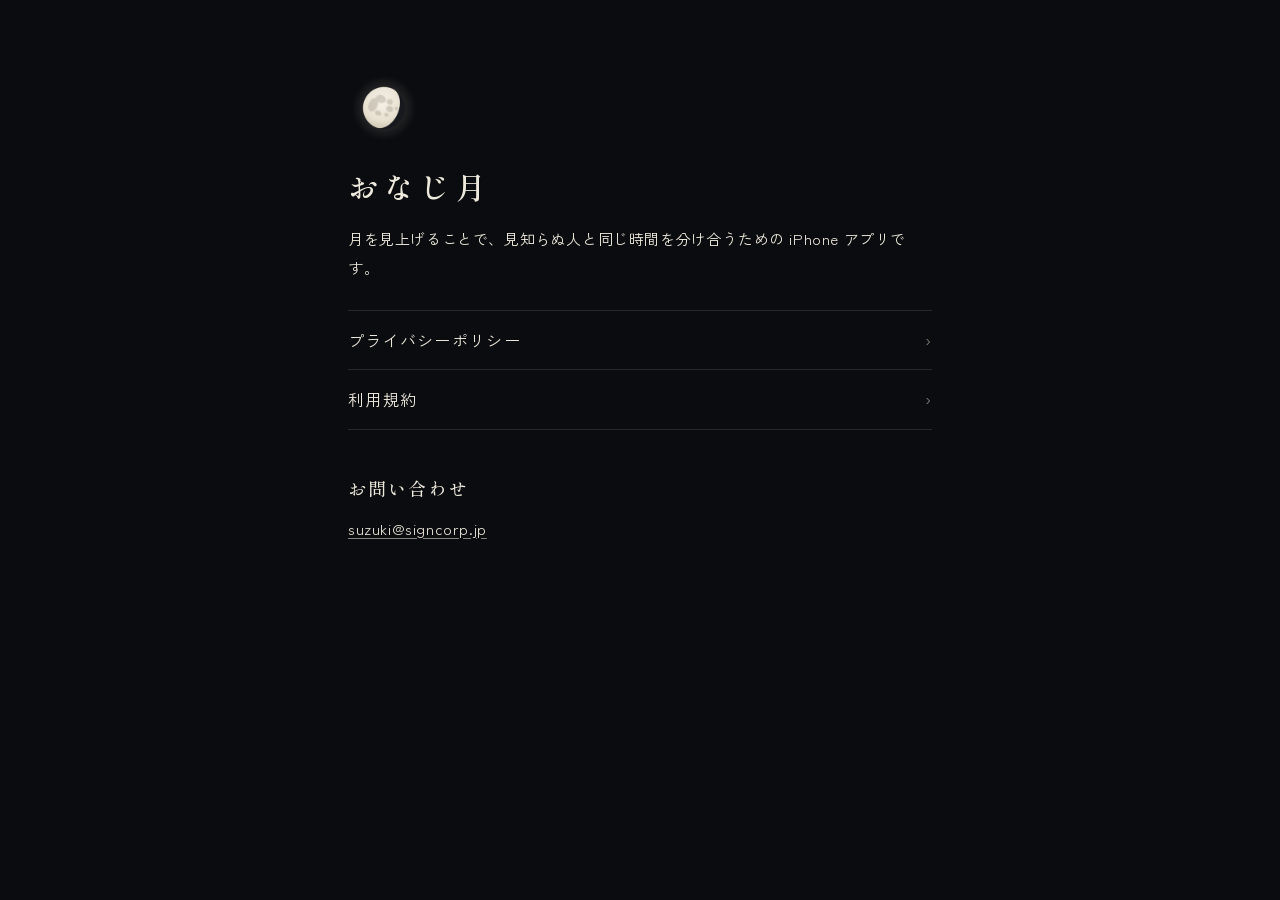
==== index.html @ 066ab86a "おなじ月のプライバシーポリシーと利用規約 - onaji-tsuki の docs/legal/build_site.py で下書きから作ったページ  Co-Authored-By: Claude O" ====
<!doctype html>
<html lang="ja">
<head>
<meta charset="utf-8">
<meta name="viewport" content="width=device-width, initial-scale=1, viewport-fit=cover">
<meta name="color-scheme" content="dark">
<meta name="theme-color" content="#0B0C0F">
<title>おなじ月</title>
<link rel="icon" type="image/png" href="favicon.png">
<link rel="apple-touch-icon" href="icon.png">
<link rel="stylesheet" href="style.css">
</head>
<body>

<main>

<img class="app-icon" src="icon.png" alt="">
<h1 class="app-name">おなじ月</h1>
<p>月を見上げることで、見知らぬ人と同じ時間を分け合うための iPhone アプリです。</p>
<ul class="links">
<li><a href="privacy.html">プライバシーポリシー</a></li>
<li><a href="terms.html">利用規約</a></li>
</ul>
<h2>お問い合わせ</h2>
<p><a href="mailto:suzuki@signcorp.jp">suzuki@signcorp.jp</a></p>

</main>

</body>
</html>
---- style.css ----
@font-face { font-family: "Shippori Mincho"; font-weight: 500; font-display: swap; src: url("fonts/ShipporiMincho-Medium.woff2") format("woff2"); }
@font-face { font-family: "Shippori Mincho"; font-weight: 600; font-display: swap; src: url("fonts/ShipporiMincho-SemiBold.woff2") format("woff2"); }
@font-face { font-family: "Zen Kaku Gothic New"; font-weight: 400; font-display: swap; src: url("fonts/ZenKakuGothicNew-Regular.woff2") format("woff2"); }
@font-face { font-family: "Zen Kaku Gothic New"; font-weight: 500; font-display: swap; src: url("fonts/ZenKakuGothicNew-Medium.woff2") format("woff2"); }

:root {
  color-scheme: dark;
  --ground: #0B0C0F;
  --moon: #EEE9DD;
  --secondary: #A39F96;
  --tertiary: #87837C;
  --hairline: rgba(238, 233, 221, 0.12);
  --sheet: #15171C;
}
* { box-sizing: border-box; }
html { -webkit-text-size-adjust: 100%; }
body {
  margin: 0;
  background: var(--ground);
  color: var(--moon);
  font-family: "Zen Kaku Gothic New", "Hiragino Sans", sans-serif;
  font-size: 15px;
  line-height: 1.9;
  letter-spacing: 0.04em;
  font-feature-settings: "palt" 0;
}
main, header, footer { max-width: 640px; margin: 0 auto; padding: 0 28px; }
header { padding-top: 40px; }
header a { display: inline-flex; align-items: center; gap: 12px; color: var(--moon); text-decoration: none; }
header img { width: 36px; height: 36px; border-radius: 8px; }
header span { font-family: "Shippori Mincho", serif; font-weight: 500; font-size: 16px; letter-spacing: 0.16em; }
main { padding-top: 32px; padding-bottom: 24px; }
h1, h2, .app-name { font-family: "Shippori Mincho", serif; font-weight: 600; }
h1 { font-size: 26px; line-height: 1.5; letter-spacing: 0.16em; margin: 0 0 8px; }
h2 { font-size: 18px; font-weight: 500; line-height: 1.6; letter-spacing: 0.12em; margin: 44px 0 12px; padding-top: 28px; border-top: 1px solid var(--hairline); }
p { margin: 0 0 14px; }
.date { color: var(--secondary); font-size: 13px; margin-bottom: 28px; }
ul { margin: 0 0 14px; padding-left: 1.3em; }
li { margin-bottom: 6px; }
strong { font-weight: 500; }
a { color: var(--moon); text-decoration-color: var(--tertiary); text-underline-offset: 3px; word-break: break-all; }
.items { margin: 4px 0 18px; }
.item { padding: 16px 0; border-bottom: 1px solid var(--hairline); }
.item:first-child { border-top: 1px solid var(--hairline); }
.item-title { font-weight: 500; margin: 0 0 6px; }
.item dl { margin: 0; display: grid; grid-template-columns: auto 1fr; column-gap: 16px; row-gap: 4px; }
.item dt { color: var(--secondary); font-size: 13px; padding-top: 1px; white-space: nowrap; }
.item dd { margin: 0; }
.app-icon { display: block; width: 72px; height: 72px; border-radius: 16px; margin: 40px 0 20px; }
.app-name { font-size: 30px; letter-spacing: 0.2em; margin-bottom: 16px; }
.links + h2 { border-top: 0; padding-top: 0; }
.links { list-style: none; padding: 0; margin: 28px 0 0; }
.links li { border-top: 1px solid var(--hairline); margin: 0; }
.links li:last-child { border-bottom: 1px solid var(--hairline); }
.links a { display: block; padding: 14px 0; text-decoration: none; font-size: 16px; letter-spacing: 0.08em; }
.links a::after { content: "›"; float: right; color: var(--tertiary); }
footer { padding-top: 32px; padding-bottom: 56px; color: var(--tertiary); font-size: 12px; letter-spacing: 0.1em; }
footer a { color: var(--secondary); text-decoration: none; margin-right: 18px; }
@media (max-width: 380px) {
  main, header, footer { padding-left: 22px; padding-right: 22px; }
  .item dl { grid-template-columns: 1fr; }
  .item dt { padding-top: 6px; }
}
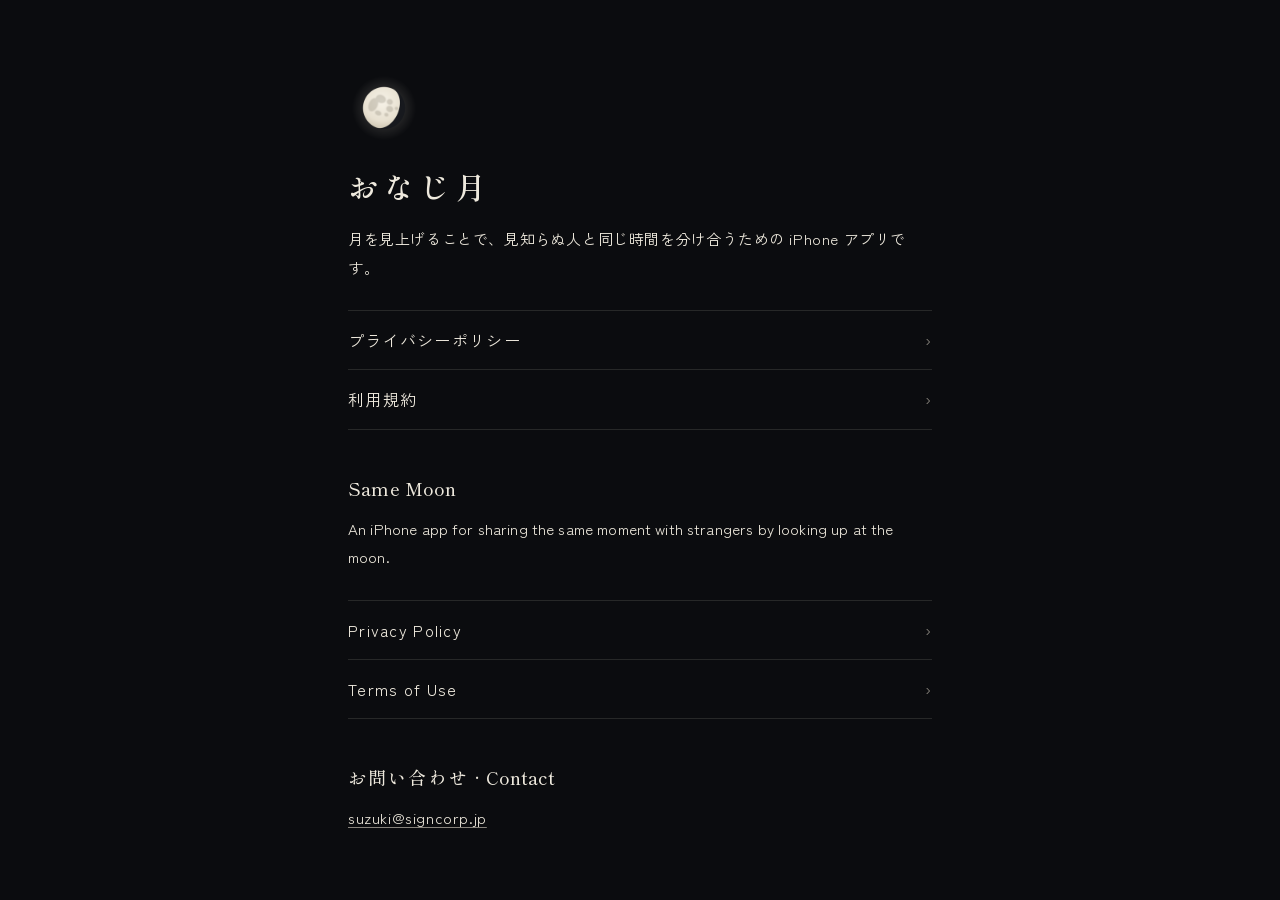
==== commit 1baebee5: "プライバシーポリシーと利用規約の英語版を足す - privacy-en.html と terms-en.html（日本語の訳。食い違うときは日本語が優先） - はじめのページに英語の案内とリンク、各ペ" ====
--- a/index.html
+++ b/index.html
@@ -21,7 +21,13 @@
 <li><a href="privacy.html">プライバシーポリシー</a></li>
 <li><a href="terms.html">利用規約</a></li>
 </ul>
-<h2>お問い合わせ</h2>
+<h2 lang="en">Same Moon</h2>
+<p lang="en">An iPhone app for sharing the same moment with strangers by looking up at the moon.</p>
+<ul class="links" lang="en">
+<li><a href="privacy-en.html">Privacy Policy</a></li>
+<li><a href="terms-en.html">Terms of Use</a></li>
+</ul>
+<h2>お問い合わせ<span lang="en"> · Contact</span></h2>
 <p><a href="mailto:suzuki@signcorp.jp">suzuki@signcorp.jp</a></p>
 
 </main>
--- a/style.css
+++ b/style.css
@@ -56,6 +56,12 @@
 .links a::after { content: "›"; float: right; color: var(--tertiary); }
 footer { padding-top: 32px; padding-bottom: 56px; color: var(--tertiary); font-size: 12px; letter-spacing: 0.1em; }
 footer a { color: var(--secondary); text-decoration: none; margin-right: 18px; }
+footer .other { float: right; margin-right: 0; }
+[lang="en"] { letter-spacing: 0.01em; }
+html[lang="en"] body { line-height: 1.7; }
+html[lang="en"] h1 { letter-spacing: 0.04em; }
+html[lang="en"] h2 { letter-spacing: 0.03em; }
+html[lang="en"] header span { letter-spacing: 0.06em; }
 @media (max-width: 380px) {
   main, header, footer { padding-left: 22px; padding-right: 22px; }
   .item dl { grid-template-columns: 1fr; }
